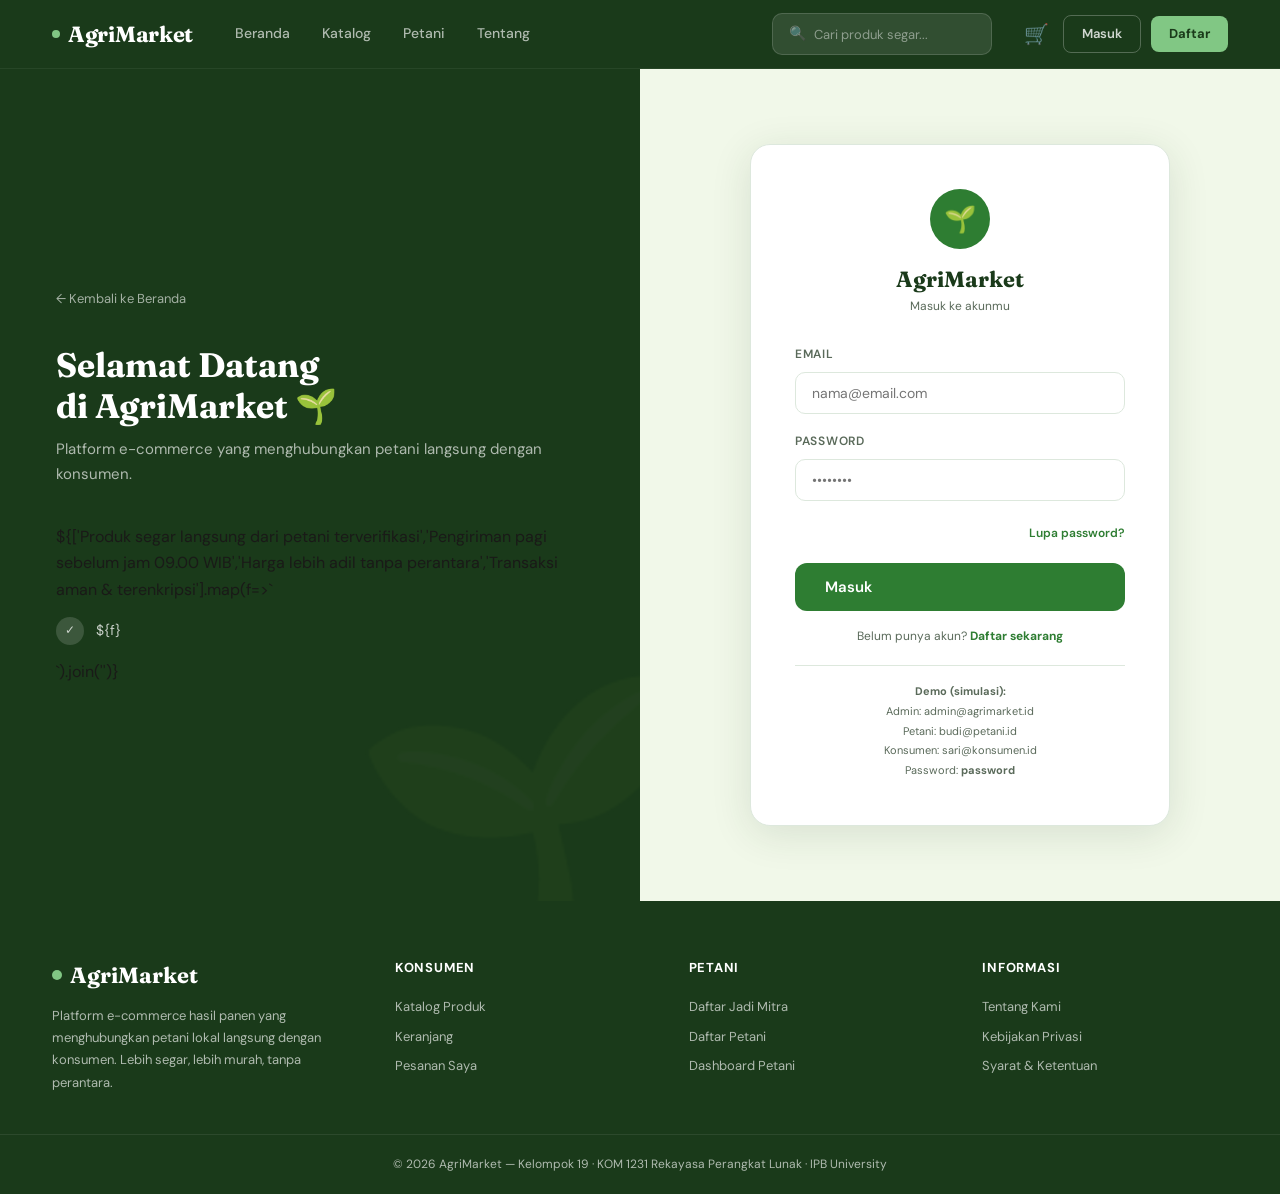
==== pages/login.html @ 1451890f "Initial commit" ====
<!DOCTYPE html>
<html lang="id">
<head>
<meta charset="UTF-8">
<meta name="viewport" content="width=device-width, initial-scale=1.0">
<title>Masuk — AgriMarket</title>
<link rel="stylesheet" href="../css/style.css">
</head>
<body>
<div id="navbar"></div>
<div class="auth-wrap">
  <div class="auth-left">
    <div class="auth-left-bg">🌱</div>
    <div style="position:relative;z-index:1">
      <a href="../index.html" style="color:rgba(255,255,255,.6);font-size:13px;display:inline-flex;align-items:center;gap:5px;margin-bottom:36px">← Kembali ke Beranda</a>
      <h2 style="font-family:var(--font-head);font-size:34px;font-weight:700;color:#fff;margin-bottom:10px;line-height:1.2">Selamat Datang<br>di AgriMarket 🌱</h2>
      <p style="font-size:15px;color:rgba(255,255,255,.65);margin-bottom:36px;line-height:1.7">Platform e-commerce yang menghubungkan petani langsung dengan konsumen.</p>
      <div style="display:flex;flex-direction:column;gap:14px">
        ${['Produk segar langsung dari petani terverifikasi','Pengiriman pagi sebelum jam 09.00 WIB','Harga lebih adil tanpa perantara','Transaksi aman & terenkripsi'].map(f=>`
        <div style="display:flex;align-items:center;gap:12px;font-size:14px;color:rgba(255,255,255,.75)">
          <div style="width:28px;height:28px;border-radius:50%;background:rgba(255,255,255,.15);display:flex;align-items:center;justify-content:center;flex-shrink:0;font-size:12px">✓</div>${f}
        </div>`).join('')}
      </div>
    </div>
  </div>
  <div class="auth-right">
    <div class="auth-card">
      <div class="auth-logo">
        <div class="auth-ring">🌱</div>
        <div style="font-family:var(--font-head);font-size:22px;font-weight:700;color:var(--g900)">AgriMarket</div>
        <div class="text-muted text-sm mt-4">Masuk ke akunmu</div>
      </div>
      <form onsubmit="doLogin(event)">
        <div class="form-group"><label class="form-label">Email</label><input class="form-input" type="email" id="email" placeholder="nama@email.com" required></div>
        <div class="form-group"><label class="form-label">Password</label><input class="form-input" type="password" id="password" placeholder="••••••••" required></div>
        <div style="text-align:right;margin-bottom:18px"><a href="#" class="text-sm" style="color:var(--g700);font-weight:600">Lupa password?</a></div>
        <button type="submit" class="btn btn-green w-full btn-lg">Masuk</button>
      </form>
      <div class="text-center mt-16 text-sm text-muted">Belum punya akun? <a href="register.html" style="color:var(--g700);font-weight:700">Daftar sekarang</a></div>
      <div style="margin-top:18px;padding-top:16px;border-top:1px solid var(--border);font-size:11px;color:var(--muted);text-align:center;line-height:1.8">
        <strong>Demo (simulasi):</strong><br>
        Admin: admin@agrimarket.id<br>
        Petani: budi@petani.id<br>
        Konsumen: sari@konsumen.id<br>
        Password: <strong>password</strong>
      </div>
    </div>
  </div>
</div>
<div id="footer"></div>
<script src="../js/app.js"></script>
<script src="../js/components.js"></script>
<script>
  initComponents('../');
  function doLogin(e) {
    e.preventDefault();
    const email = document.getElementById('email').value;
    const pass  = document.getElementById('password').value;
    const valid = [
      { email:'admin@agrimarket.id',  pass:'password', redirect:'dashboard-admin.html' },
      { email:'budi@petani.id',       pass:'password', redirect:'dashboard-petani.html' },
      { email:'sari@konsumen.id',     pass:'password', redirect:'../index.html' },
    ];
    const user = valid.find(u => u.email === email && u.pass === pass);
    if (user) {
      localStorage.setItem('agrimarket_user', JSON.stringify({ email, role: user.redirect.includes('admin')?'admin':user.redirect.includes('petani')?'petani':'konsumen' }));
      showToast('Login berhasil! Mengarahkan...');
      setTimeout(() => window.location.href = user.redirect, 1200);
    } else {
      showToast('Email atau password salah! (gunakan akun demo)');
    }
  }
</script>
</body>
</html>
---- css/style.css ----
/* ============================================================
   AgriMarket — Main Stylesheet
   Static HTML Version
   ============================================================ */

@import url('https://fonts.googleapis.com/css2?family=Fraunces:ital,wght@0,400;0,600;0,700;1,400&family=DM+Sans:wght@400;500;600&display=swap');

*, *::before, *::after { box-sizing: border-box; margin: 0; padding: 0; }

:root {
  --g900: #1a3a1a;
  --g800: #1B5E20;
  --g700: #2E7D32;
  --g500: #43A047;
  --g300: #81C784;
  --g100: #C8E6C9;
  --g50:  #E8F5E9;
  --gpale:#F1F8E9;
  --amber:#E65C00;
  --red:  #C62828;
  --navy: #1A237E;
  --txt:  #1a1a18;
  --muted:#5a6a5a;
  --light:#9aaa9a;
  --border:#dde8dd;
  --surf: #f7faf7;
  --white:#ffffff;
  --sh:   0 2px 16px rgba(30,60,30,.08);
  --sh-lg:0 8px 40px rgba(30,60,30,.12);
  --r:    12px;
  --font-head: 'Fraunces', Georgia, serif;
  --font-body: 'DM Sans', system-ui, sans-serif;
}

html { scroll-behavior: smooth; }
body { font-family: var(--font-body); color: var(--txt); background: var(--white); line-height: 1.65; -webkit-font-smoothing: antialiased; }
a    { text-decoration: none; color: inherit; }
img  { max-width: 100%; display: block; }

/* ── NAVBAR ── */
.navbar {
  background: var(--g900);
  position: sticky; top: 0; z-index: 100;
  border-bottom: 1px solid rgba(255,255,255,.06);
}
.nav-inner {
  max-width: 1240px; margin: 0 auto;
  padding: 0 32px; height: 68px;
  display: flex; align-items: center; gap: 28px;
}
.nav-logo {
  font-family: var(--font-head);
  color: #fff; font-size: 22px; font-weight: 700;
  letter-spacing: -.3px; white-space: nowrap;
  display: flex; align-items: center; gap: 8px;
}
.nav-logo .dot { width: 8px; height: 8px; border-radius: 50%; background: var(--g300); }
.nav-links { display: flex; gap: 4px; }
.nav-link {
  color: rgba(255,255,255,.65); font-size: 14px; font-weight: 500;
  padding: 7px 14px; border-radius: 8px; transition: all .15s;
}
.nav-link:hover { color: #fff; background: rgba(255,255,255,.08); }
.nav-link.active { color: #fff; background: rgba(255,255,255,.12); }
.nav-spacer { flex: 1; }
.nav-search {
  display: flex; align-items: center; gap: 8px;
  background: rgba(255,255,255,.1); border: 1px solid rgba(255,255,255,.15);
  border-radius: 10px; padding: 8px 16px; width: 220px; cursor: text;
  transition: all .2s;
}
.nav-search:hover { background: rgba(255,255,255,.14); }
.nav-search input {
  background: transparent; border: none; outline: none;
  color: #fff; font-size: 13px; width: 100%; font-family: var(--font-body);
}
.nav-search input::placeholder { color: rgba(255,255,255,.45); }
.nav-search-icon { font-size: 14px; opacity: .5; }
.nav-right { display: flex; align-items: center; gap: 10px; }
.btn-nav { padding: 7px 18px; border-radius: 8px; font-size: 13px; font-weight: 600; cursor: pointer; transition: all .15s; font-family: var(--font-body); border: none; }
.btn-nav-ghost { background: transparent; color: rgba(255,255,255,.8); border: 1px solid rgba(255,255,255,.25); }
.btn-nav-ghost:hover { background: rgba(255,255,255,.1); color: #fff; }
.btn-nav-solid { background: var(--g300); color: var(--g900); font-weight: 700; }
.btn-nav-solid:hover { background: #fff; }
.nav-cart {
  position: relative; color: rgba(255,255,255,.75); font-size: 20px;
  cursor: pointer; padding: 4px; transition: color .15s;
  display: flex; align-items: center;
}
.nav-cart:hover { color: #fff; }
.cart-badge {
  position: absolute; top: -4px; right: -6px;
  background: var(--amber); color: #fff;
  border-radius: 50%; width: 18px; height: 18px;
  font-size: 10px; font-weight: 700;
  display: flex; align-items: center; justify-content: center;
  font-family: var(--font-body);
}

/* ── HERO ── */
.hero {
  background: var(--g900);
  min-height: 580px;
  display: flex; align-items: center;
  position: relative; overflow: hidden;
}
.hero-bg-text {
  position: absolute; right: -2%; bottom: -5%;
  font-family: var(--font-head);
  font-size: 320px; font-weight: 700; color: rgba(255,255,255,.03);
  line-height: 1; pointer-events: none; user-select: none;
  white-space: nowrap;
}
.hero-inner {
  max-width: 1240px; margin: 0 auto; padding: 80px 32px;
  display: grid; grid-template-columns: 1fr 480px; gap: 64px; align-items: center;
  position: relative; z-index: 1;
}
.hero-pre {
  display: inline-flex; align-items: center; gap: 8px;
  background: rgba(129,199,132,.15); border: 1px solid rgba(129,199,132,.3);
  border-radius: 20px; padding: 5px 14px;
  font-size: 12px; font-weight: 600; color: var(--g300);
  text-transform: uppercase; letter-spacing: .08em; margin-bottom: 20px;
}
.hero-h {
  font-family: var(--font-head);
  font-size: 54px; font-weight: 700; color: #fff;
  line-height: 1.1; margin-bottom: 18px; letter-spacing: -.5px;
}
.hero-h em { font-style: italic; color: var(--g300); }
.hero-sub { font-size: 17px; color: rgba(255,255,255,.65); margin-bottom: 36px; line-height: 1.7; max-width: 480px; }
.hero-btns { display: flex; gap: 12px; flex-wrap: wrap; }
.btn-hero-main { background: var(--g300); color: var(--g900); border: none; border-radius: 10px; padding: 14px 28px; font-size: 15px; font-weight: 700; cursor: pointer; font-family: var(--font-body); transition: all .2s; }
.btn-hero-main:hover { background: #fff; transform: translateY(-1px); box-shadow: 0 6px 20px rgba(0,0,0,.2); }
.btn-hero-ghost { background: transparent; color: rgba(255,255,255,.8); border: 1.5px solid rgba(255,255,255,.3); border-radius: 10px; padding: 13px 28px; font-size: 15px; font-weight: 600; cursor: pointer; font-family: var(--font-body); transition: all .2s; }
.btn-hero-ghost:hover { border-color: rgba(255,255,255,.6); color: #fff; }
.hero-stats { display: flex; gap: 36px; margin-top: 44px; padding-top: 36px; border-top: 1px solid rgba(255,255,255,.1); }
.hs { }
.hs-num { font-family: var(--font-head); font-size: 28px; font-weight: 700; color: #fff; }
.hs-lbl { font-size: 12px; color: rgba(255,255,255,.5); margin-top: 3px; }
.hero-visual {
  background: rgba(255,255,255,.04); border: 1px solid rgba(255,255,255,.08);
  border-radius: 24px; padding: 40px;
  display: flex; flex-direction: column; gap: 12px;
}
.hv-card {
  background: rgba(255,255,255,.07); border: 1px solid rgba(255,255,255,.1);
  border-radius: 14px; padding: 16px 20px;
  display: flex; align-items: center; gap: 14px;
  animation: float 4s ease-in-out infinite;
}
.hv-card:nth-child(2) { animation-delay: .6s; margin-left: 24px; }
.hv-card:nth-child(3) { animation-delay: 1.2s; }
@keyframes float { 0%,100%{transform:translateY(0)} 50%{transform:translateY(-5px)} }
.hv-icon { font-size: 32px; flex-shrink: 0; }
.hv-name { font-size: 14px; font-weight: 600; color: #fff; margin-bottom: 2px; }
.hv-meta { font-size: 12px; color: rgba(255,255,255,.5); }
.hv-price { font-size: 15px; font-weight: 700; color: var(--g300); margin-left: auto; }

/* ── SECTION ── */
.section { padding: 72px 0; }
.section-alt { background: var(--surf); }
.container { max-width: 1240px; margin: 0 auto; padding: 0 32px; }
.sec-head { margin-bottom: 40px; }
.sec-pre { font-size: 11px; font-weight: 700; color: var(--g700); text-transform: uppercase; letter-spacing: .1em; margin-bottom: 8px; }
.sec-title { font-family: var(--font-head); font-size: 34px; font-weight: 700; color: var(--txt); line-height: 1.2; }
.sec-title em { font-style: italic; color: var(--g700); }
.sec-sub { font-size: 15px; color: var(--muted); margin-top: 10px; line-height: 1.6; }
.sec-head-row { display: flex; align-items: flex-end; justify-content: space-between; }
.sec-link { font-size: 14px; font-weight: 600; color: var(--g700); display: flex; align-items: center; gap: 4px; transition: gap .15s; }
.sec-link:hover { gap: 8px; }

/* ── CATEGORY ── */
.cat-strip { display: flex; gap: 10px; flex-wrap: wrap; margin-bottom: 40px; }
.cat-chip {
  padding: 8px 20px; border-radius: 20px;
  border: 1.5px solid var(--border); background: var(--white);
  color: var(--muted); font-size: 13px; font-weight: 500;
  cursor: pointer; transition: all .15s; white-space: nowrap;
}
.cat-chip:hover, .cat-chip.active {
  background: var(--g50); border-color: var(--g700); color: var(--g700);
}

/* ── PRODUCT GRID ── */
.prod-grid { display: grid; grid-template-columns: repeat(4,1fr); gap: 20px; }
.prod-card {
  background: var(--white); border-radius: var(--r);
  border: 1.5px solid var(--border); overflow: hidden;
  transition: box-shadow .2s, transform .2s, border-color .2s;
  display: flex; flex-direction: column;
}
.prod-card:hover { box-shadow: var(--sh); transform: translateY(-3px); border-color: var(--g100); }
.prod-img {
  height: 160px; display: flex; align-items: center; justify-content: center;
  font-size: 56px; background: var(--g50); position: relative;
}
.prod-badge {
  position: absolute; top: 10px; left: 10px;
  background: var(--g700); color: #fff;
  border-radius: 6px; padding: 3px 8px; font-size: 10px; font-weight: 700;
}
.prod-body { padding: 14px 16px; flex: 1; display: flex; flex-direction: column; }
.prod-name { font-size: 14px; font-weight: 600; color: var(--txt); margin-bottom: 4px; line-height: 1.35; }
.prod-seller { font-size: 12px; color: var(--muted); margin-bottom: 5px; display: flex; align-items: center; gap: 4px; }
.prod-rating { font-size: 11px; color: var(--amber); margin-bottom: 12px; }
.prod-footer { display: flex; align-items: center; justify-content: space-between; margin-top: auto; }
.prod-price { font-family: var(--font-head); font-size: 18px; font-weight: 700; color: var(--g700); }
.prod-price span { font-family: var(--font-body); font-size: 11px; font-weight: 400; color: var(--muted); }
.btn-add {
  background: var(--g700); color: #fff; border: none;
  border-radius: 8px; padding: 8px 14px; font-size: 13px; font-weight: 600;
  cursor: pointer; transition: all .15s; font-family: var(--font-body);
}
.btn-add:hover { background: var(--g900); }

/* ── WHY CARDS ── */
.why-grid { display: grid; grid-template-columns: repeat(4,1fr); gap: 24px; }
.why-card {
  background: var(--white); border-radius: var(--r);
  border: 1.5px solid var(--border); padding: 28px 24px;
  transition: box-shadow .2s, border-color .2s;
}
.why-card:hover { box-shadow: var(--sh); border-color: var(--g100); }
.why-icon { font-size: 36px; margin-bottom: 16px; }
.why-title { font-size: 15px; font-weight: 700; margin-bottom: 8px; }
.why-desc  { font-size: 13px; color: var(--muted); line-height: 1.6; }

/* ── FARMER CARDS ── */
.farmer-grid { display: grid; grid-template-columns: repeat(3,1fr); gap: 24px; }
.farmer-card {
  background: var(--white); border-radius: var(--r);
  border: 1.5px solid var(--border); padding: 28px 24px;
  transition: box-shadow .2s, border-color .2s;
  display: flex; gap: 18px; align-items: flex-start;
}
.farmer-card:hover { box-shadow: var(--sh); border-color: var(--g100); }
.farmer-av {
  width: 52px; height: 52px; flex-shrink: 0;
  border-radius: 50%; background: var(--g50);
  display: flex; align-items: center; justify-content: center;
  font-size: 18px; font-weight: 700; color: var(--g700);
  border: 2px solid var(--g100);
}
.farmer-name { font-size: 15px; font-weight: 700; margin-bottom: 3px; }
.farmer-toko { font-size: 12px; color: var(--g700); font-weight: 600; margin-bottom: 4px; }
.farmer-loc  { font-size: 12px; color: var(--muted); margin-bottom: 8px; }
.farmer-meta { display: flex; gap: 12px; font-size: 12px; color: var(--muted); flex-wrap: wrap; }
.farmer-meta strong { color: var(--txt); }

/* ── STEPS ── */
.steps-grid { display: grid; grid-template-columns: repeat(4,1fr); gap: 0; position: relative; }
.steps-grid::before {
  content: ''; position: absolute; top: 28px; left: 12.5%; right: 12.5%;
  height: 2px; background: var(--border); z-index: 0;
}
.step { text-align: center; padding: 0 16px; position: relative; z-index: 1; }
.step-num {
  width: 56px; height: 56px; border-radius: 50%;
  background: var(--g50); border: 2px solid var(--g100);
  display: flex; align-items: center; justify-content: center;
  margin: 0 auto 16px;
  font-family: var(--font-head); font-size: 20px; font-weight: 700; color: var(--g700);
}
.step-icon { font-size: 28px; margin-bottom: 12px; }
.step-title { font-size: 14px; font-weight: 700; margin-bottom: 8px; }
.step-desc  { font-size: 12px; color: var(--muted); line-height: 1.6; }

/* ── BANNER ── */
.banner-join {
  background: var(--g900); border-radius: 20px;
  padding: 56px 64px;
  display: grid; grid-template-columns: 1fr auto; gap: 48px; align-items: center;
  position: relative; overflow: hidden;
}
.banner-join::after {
  content: '🌾'; position: absolute; right: 180px; top: 50%;
  transform: translateY(-50%); font-size: 140px; opacity: .06; pointer-events: none;
}
.banner-join h2 { font-family: var(--font-head); font-size: 30px; font-weight: 700; color: #fff; margin-bottom: 10px; }
.banner-join p  { font-size: 15px; color: rgba(255,255,255,.65); margin-bottom: 24px; line-height: 1.6; }
.banner-join-btns { display: flex; gap: 12px; }
.banner-visual { font-size: 80px; position: relative; z-index: 1; }

/* ── TESTIMONIALS ── */
.testi-grid { display: grid; grid-template-columns: repeat(3,1fr); gap: 24px; }
.testi-card {
  background: var(--white); border-radius: var(--r); border: 1.5px solid var(--border); padding: 24px;
}
.testi-stars { color: var(--amber); font-size: 14px; margin-bottom: 12px; }
.testi-text  { font-size: 14px; color: var(--muted); line-height: 1.7; margin-bottom: 16px; font-style: italic; }
.testi-author { display: flex; align-items: center; gap: 10px; }
.testi-av { width: 36px; height: 36px; border-radius: 50%; background: var(--g50); display: flex; align-items: center; justify-content: center; font-size: 13px; font-weight: 700; color: var(--g700); }
.testi-name { font-size: 13px; font-weight: 600; }
.testi-role { font-size: 11px; color: var(--muted); }

/* ── BUTTONS ── */
.btn { display: inline-flex; align-items: center; gap: 6px; padding: 11px 24px; border-radius: 10px; font-size: 14px; font-weight: 600; cursor: pointer; font-family: var(--font-body); border: none; transition: all .18s; }
.btn-green   { background: var(--g700); color: #fff; }
.btn-green:hover { background: var(--g900); transform: translateY(-1px); }
.btn-outline { background: transparent; color: var(--g700); border: 2px solid var(--g700); }
.btn-outline:hover { background: var(--g50); }
.btn-white   { background: #fff; color: var(--g700); }
.btn-white:hover { background: var(--g50); }
.btn-lg { padding: 14px 30px; font-size: 15px; border-radius: 12px; }
.btn-sm { padding: 7px 14px; font-size: 12px; border-radius: 8px; }

/* ── FORM ── */
.form-group  { margin-bottom: 18px; }
.form-label  { display: block; font-size: 12px; font-weight: 600; color: var(--muted); text-transform: uppercase; letter-spacing: .06em; margin-bottom: 7px; }
.form-input  { width: 100%; background: var(--white); border: 1.5px solid var(--border); border-radius: 10px; padding: 11px 16px; font-size: 14px; font-family: var(--font-body); color: var(--txt); transition: border-color .15s, box-shadow .15s; }
.form-input:focus { outline: none; border-color: var(--g500); box-shadow: 0 0 0 3px rgba(67,160,71,.1); }
.form-select { appearance: none; background-image: url("data:image/svg+xml,%3Csvg xmlns='http://www.w3.org/2000/svg' width='12' height='12' viewBox='0 0 12 12'%3E%3Cpath fill='%235a6a5a' d='M6 8L1 3h10z'/%3E%3C/svg%3E"); background-repeat: no-repeat; background-position: right 14px center; padding-right: 40px; }

/* ── TABLE ── */
.tbl { width: 100%; border-collapse: collapse; font-size: 13px; }
.tbl th { background: var(--surf); padding: 12px 16px; font-size: 11px; font-weight: 700; color: var(--muted); text-align: left; text-transform: uppercase; letter-spacing: .06em; border-bottom: 2px solid var(--border); }
.tbl td { padding: 14px 16px; border-bottom: 1px solid var(--border); vertical-align: middle; }
.tbl tr:last-child td { border-bottom: none; }
.tbl tr:hover td { background: var(--surf); }

/* ── BADGES ── */
.badge { display: inline-flex; align-items: center; padding: 4px 10px; border-radius: 20px; font-size: 11px; font-weight: 700; }
.badge-green  { background: var(--g50);  color: var(--g700);  border: 1px solid var(--g100); }
.badge-amber  { background: #FFF3E0;     color: var(--amber); border: 1px solid #FFE0B2; }
.badge-red    { background: #FFEBEE;     color: var(--red);   border: 1px solid #FFCDD2; }
.badge-navy   { background: #E8EAF6;     color: var(--navy);  border: 1px solid #C5CAE9; }
.tag { display: inline-flex; align-items: center; gap: 4px; background: var(--g50); border: 1px solid var(--g100); border-radius: 7px; padding: 4px 10px; font-size: 11px; color: var(--g700); font-weight: 600; }

/* ── DASH LAYOUT ── */
.dash-wrap { display: grid; grid-template-columns: 240px 1fr; min-height: calc(100vh - 68px); }
.sidebar { background: var(--white); border-right: 1.5px solid var(--border); }
.sb-profile { padding: 24px 20px; border-bottom: 1.5px solid var(--border); }
.sb-av { width: 54px; height: 54px; border-radius: 50%; background: var(--g50); color: var(--g700); font-size: 20px; font-weight: 700; display: flex; align-items: center; justify-content: center; border: 2px solid var(--g100); margin-bottom: 10px; }
.sb-name { font-size: 14px; font-weight: 700; margin-bottom: 2px; }
.sb-role { font-size: 11px; color: var(--muted); }
.sb-nav  { padding: 12px 8px; }
.sb-item { display: flex; align-items: center; gap: 10px; padding: 11px 14px; font-size: 13px; font-weight: 500; color: var(--muted); border-radius: 8px; cursor: pointer; transition: all .12s; text-decoration: none; margin-bottom: 2px; }
.sb-item:hover  { background: var(--surf); color: var(--txt); }
.sb-item.active { background: var(--g50); color: var(--g700); font-weight: 700; }
.dash-main { background: var(--surf); padding: 32px 40px; }

/* admin sidebar */
.admin-sb { background: var(--g900); }
.asb-logo { padding: 20px 22px; border-bottom: 1px solid rgba(255,255,255,.08); color: #fff; font-size: 15px; font-weight: 700; font-family: var(--font-head); }
.asb-item { display: flex; align-items: center; gap: 10px; padding: 11px 22px; font-size: 13px; font-weight: 500; color: rgba(255,255,255,.6); cursor: pointer; transition: all .12s; text-decoration: none; }
.asb-item:hover  { background: rgba(255,255,255,.07); color: rgba(255,255,255,.9); }
.asb-item.active { background: rgba(255,255,255,.12); color: #fff; font-weight: 700; border-left: 3px solid var(--g300); }

/* ── STAT CARDS ── */
.stat-grid { display: grid; grid-template-columns: repeat(4,1fr); gap: 16px; margin-bottom: 28px; }
.stat-card { background: var(--white); border-radius: var(--r); border: 1.5px solid var(--border); padding: 20px; }
.stat-icon  { font-size: 30px; margin-bottom: 12px; }
.stat-label { font-size: 11px; color: var(--muted); font-weight: 600; text-transform: uppercase; letter-spacing: .05em; margin-bottom: 5px; }
.stat-val   { font-family: var(--font-head); font-size: 26px; font-weight: 700; color: var(--txt); }
.stat-sub   { font-size: 11px; margin-top: 4px; }
.stat-up    { color: var(--g700); }
.stat-warn  { color: var(--amber); }

/* ── CART / CHECKOUT ── */
.cart-layout  { display: grid; grid-template-columns: 1fr 360px; gap: 28px; align-items: start; }
.cart-item    { background: var(--white); border-radius: var(--r); border: 1.5px solid var(--border); padding: 18px; display: flex; gap: 16px; align-items: center; margin-bottom: 12px; }
.ci-img       { width: 76px; height: 76px; border-radius: 12px; background: var(--g50); display: flex; align-items: center; justify-content: center; font-size: 34px; flex-shrink: 0; }
.qty-row      { display: flex; align-items: center; gap: 10px; }
.qty-btn      { width: 32px; height: 32px; border-radius: 8px; border: 1.5px solid var(--border); background: var(--white); font-size: 16px; cursor: pointer; display: flex; align-items: center; justify-content: center; font-weight: 600; transition: all .12s; }
.qty-btn:hover{ border-color: var(--g700); color: var(--g700); }
.qty-val      { font-size: 15px; font-weight: 700; min-width: 28px; text-align: center; }
.sum-box      { background: var(--white); border-radius: var(--r); border: 1.5px solid var(--border); padding: 24px; position: sticky; top: 84px; }
.sum-row      { display: flex; justify-content: space-between; font-size: 13px; color: var(--muted); padding: 6px 0; }
.sum-total    { display: flex; justify-content: space-between; font-size: 17px; font-weight: 700; padding-top: 14px; margin-top: 8px; border-top: 2px solid var(--border); }

/* ── DETAIL PAGE ── */
.detail-layout { display: grid; grid-template-columns: 1fr 1.1fr; gap: 48px; align-items: start; }
.d-gallery     { display: flex; flex-direction: column; gap: 12px; }
.d-main        { height: 340px; background: var(--g50); border-radius: 16px; border: 1.5px solid var(--border); display: flex; align-items: center; justify-content: center; font-size: 110px; }
.d-thumbs      { display: flex; gap: 10px; }
.d-thumb       { width: 70px; height: 70px; border-radius: 10px; background: var(--g50); border: 2px solid transparent; display: flex; align-items: center; justify-content: center; font-size: 28px; cursor: pointer; transition: border-color .15s; }
.d-thumb.active{ border-color: var(--g700); }

/* ── AUTH PAGE ── */
.auth-wrap  { min-height: calc(100vh - 68px); display: grid; grid-template-columns: 1fr 1fr; }
.auth-left  { background: var(--g900); padding: 64px 56px; display: flex; flex-direction: column; justify-content: center; position: relative; overflow: hidden; }
.auth-left-bg { position: absolute; right: -60px; bottom: -60px; font-size: 280px; opacity: .04; line-height: 1; pointer-events: none; }
.auth-right { padding: 40px 56px; display: flex; align-items: center; justify-content: center; background: var(--gpale); }
.auth-card  { background: var(--white); border-radius: 20px; border: 1.5px solid var(--border); box-shadow: var(--sh-lg); padding: 44px; width: 100%; max-width: 420px; }
.auth-logo  { text-align: center; margin-bottom: 28px; }
.auth-ring  { width: 60px; height: 60px; border-radius: 50%; background: var(--g700); color: #fff; font-size: 26px; display: flex; align-items: center; justify-content: center; margin: 0 auto 12px; }
.auth-tabs  { display: flex; background: var(--surf); border-radius: 10px; padding: 4px; gap: 4px; margin-bottom: 24px; }
.auth-tab   { flex: 1; padding: 9px; border-radius: 7px; font-size: 13px; font-weight: 600; cursor: pointer; text-align: center; color: var(--muted); border: none; background: transparent; font-family: var(--font-body); transition: all .15s; }
.auth-tab.active { background: var(--white); color: var(--g700); box-shadow: var(--sh); }

/* ── FOOTER ── */
.footer { background: var(--g900); color: rgba(255,255,255,.65); margin-top: 0; }
.footer-inner { max-width: 1240px; margin: 0 auto; padding: 56px 32px 40px; display: grid; grid-template-columns: 1.2fr 1fr 1fr 1fr; gap: 48px; }
.footer-brand .footer-logo { font-family: var(--font-head); color: #fff; font-size: 22px; font-weight: 700; margin-bottom: 12px; display: flex; align-items: center; gap: 8px; }
.footer-brand p { font-size: 13px; line-height: 1.7; }
.footer-col h4 { color: #fff; font-size: 13px; font-weight: 700; margin-bottom: 14px; text-transform: uppercase; letter-spacing: .06em; }
.footer-col a { display: block; font-size: 13px; padding: 4px 0; transition: color .15s; }
.footer-col a:hover { color: #fff; }
.footer-bottom { border-top: 1px solid rgba(255,255,255,.08); text-align: center; padding: 20px 32px; font-size: 12px; }

/* ── BREADCRUMB ── */
.breadcrumb { display: flex; align-items: center; gap: 6px; font-size: 13px; color: var(--muted); padding: 18px 0; }
.breadcrumb a { color: var(--g700); }
.breadcrumb .sep { color: var(--light); }

/* ── UTILITIES ── */
.text-muted  { color: var(--muted); }
.text-green  { color: var(--g700); }
.text-red    { color: var(--red); }
.text-amber  { color: var(--amber); }
.text-sm     { font-size: 12px; }
.text-center { text-align: center; }
.text-right  { text-align: right; }
.font-bold   { font-weight: 700; }
.font-head   { font-family: var(--font-head); }
.flex        { display: flex; }
.flex-center { display: flex; align-items: center; justify-content: center; }
.flex-between{ display: flex; align-items: center; justify-content: space-between; }
.gap-8  { gap: 8px; } .gap-12 { gap: 12px; } .gap-16 { gap: 16px; } .gap-24 { gap: 24px; }
.mt-8  { margin-top: 8px; }  .mt-12 { margin-top: 12px; }
.mt-16 { margin-top: 16px; } .mt-24 { margin-top: 24px; }
.mb-8  { margin-bottom: 8px; }  .mb-12 { margin-bottom: 12px; }
.mb-16 { margin-bottom: 16px; } .mb-24 { margin-bottom: 24px; }
.divider { border: none; border-top: 1.5px solid var(--border); margin: 20px 0; }
.card    { background: var(--white); border-radius: var(--r); border: 1.5px solid var(--border); }
.card-pad{ padding: 24px; }
.empty-state { text-align: center; padding: 72px 20px; color: var(--muted); }
.empty-state .icon { font-size: 52px; margin-bottom: 14px; }
.w-full  { width: 100%; }

/* ── FLASH ── */
.flash { padding: 14px 32px; font-size: 14px; font-weight: 500; text-align: center; }
.flash-ok  { background: var(--g50); color: var(--g700); border-bottom: 1px solid var(--g100); }
.flash-err { background: #FFEBEE; color: var(--red); border-bottom: 1px solid #FFCDD2; }

/* ── PAGE HEADER ── */
.page-hero { background: linear-gradient(135deg, var(--g900), var(--g700)); padding: 56px 0; color: #fff; }
.page-hero h1 { font-family: var(--font-head); font-size: 40px; font-weight: 700; margin-bottom: 10px; }
.page-hero p  { font-size: 16px; opacity: .75; }

/* ── ANIMATIONS ── */
@keyframes fadeUp { from { opacity:0; transform:translateY(20px); } to { opacity:1; transform:translateY(0); } }
.fade-up { animation: fadeUp .5s ease forwards; }
.fade-up:nth-child(1){animation-delay:.0s}
.fade-up:nth-child(2){animation-delay:.1s}
.fade-up:nth-child(3){animation-delay:.2s}
.fade-up:nth-child(4){animation-delay:.3s}

/* ── RESPONSIVE ── */
@media (max-width: 1024px) {
  .prod-grid, .why-grid { grid-template-columns: repeat(2,1fr); }
  .hero-inner { grid-template-columns: 1fr; }
  .hero-visual { display: none; }
  .hero-h { font-size: 40px; }
  .footer-inner { grid-template-columns: 1fr 1fr; gap: 32px; }
}
@media (max-width: 768px) {
  .nav-links, .nav-search { display: none; }
  .farmer-grid, .testi-grid { grid-template-columns: 1fr; }
  .steps-grid { grid-template-columns: 1fr 1fr; }
  .detail-layout, .auth-wrap, .cart-layout { grid-template-columns: 1fr; }
  .auth-left { display: none; }
  .dash-wrap { grid-template-columns: 1fr; }
  .sidebar, .admin-sb { display: none; }
  .stat-grid { grid-template-columns: 1fr 1fr; }
  .banner-join { grid-template-columns: 1fr; }
  .banner-visual { display: none; }
}
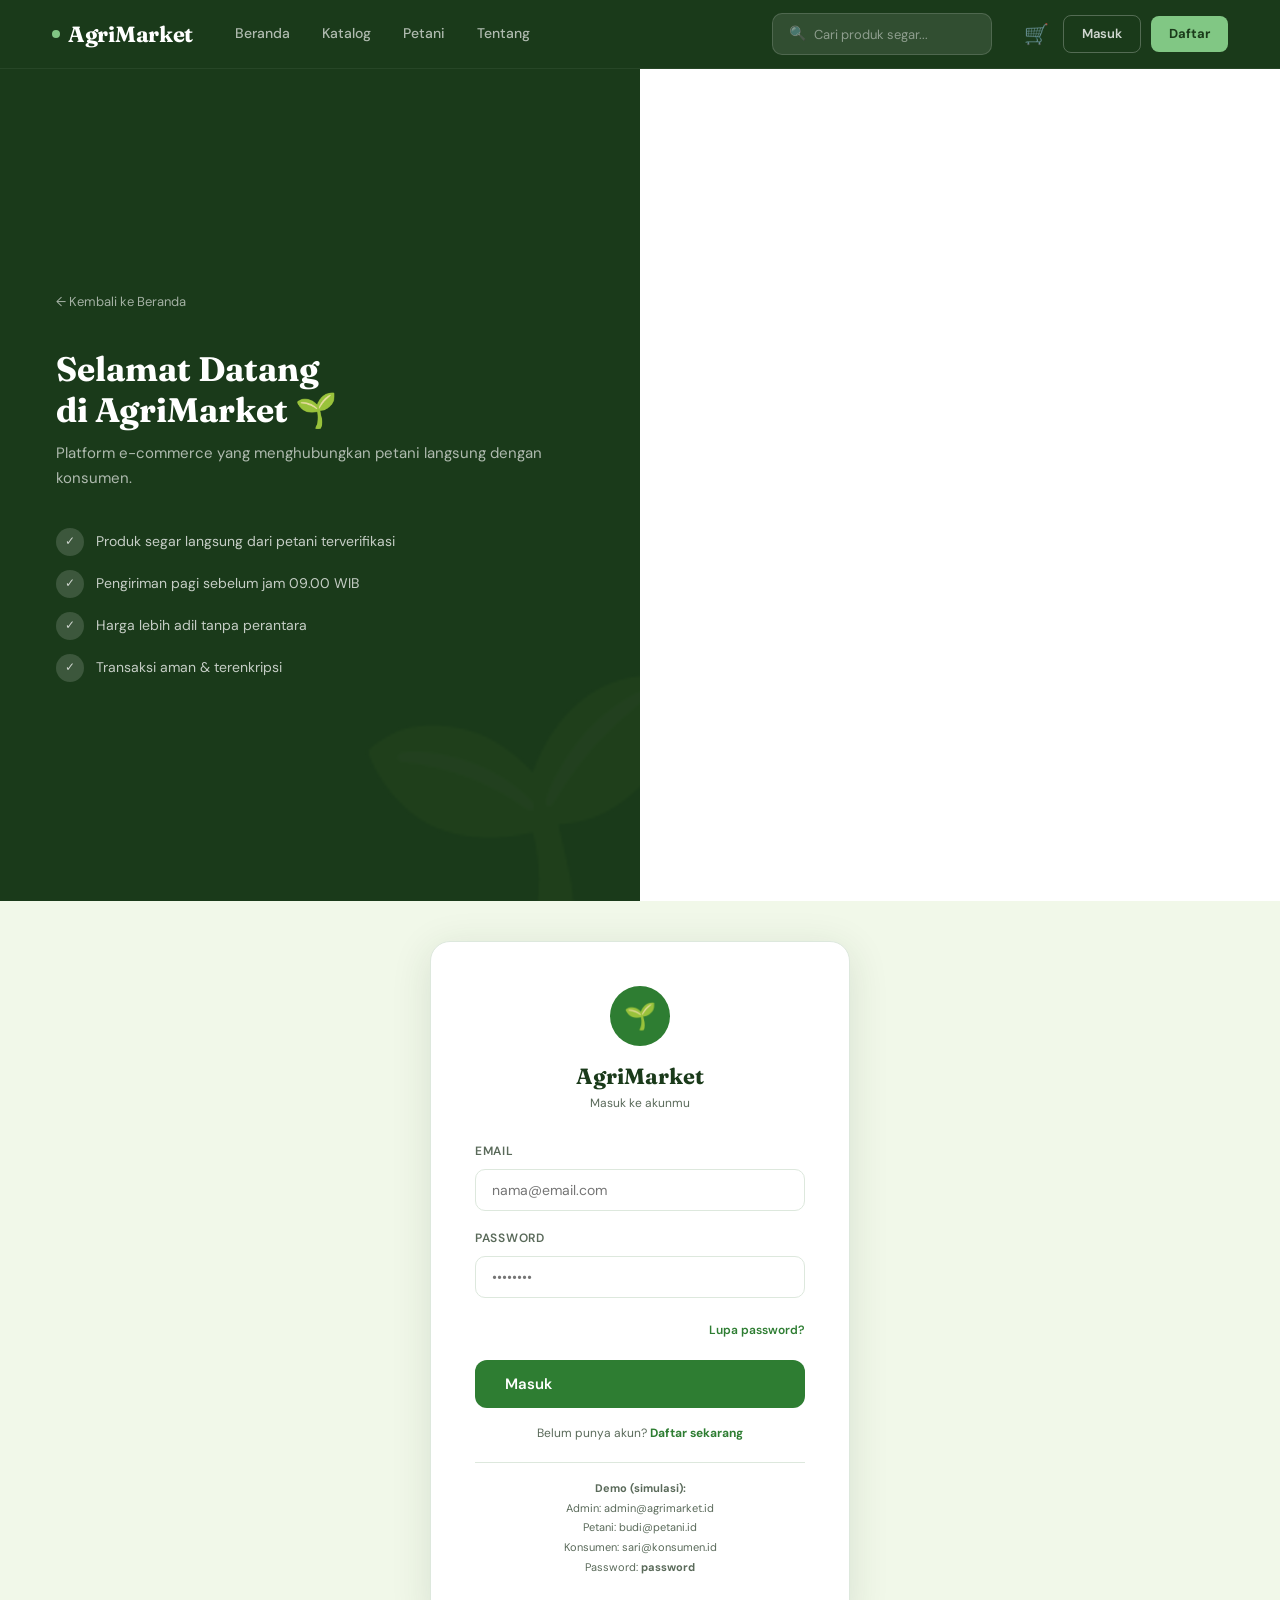
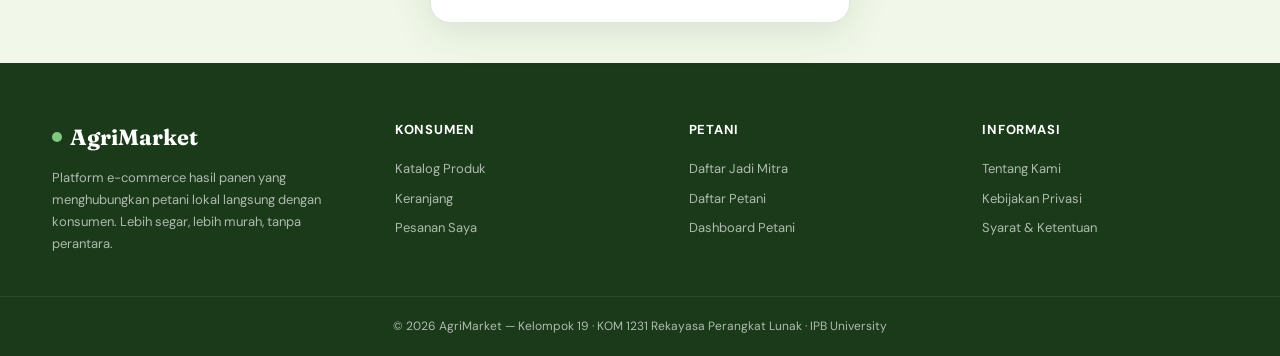
==== commit a4a28434: "Update login.html" ====
--- a/pages/login.html
+++ b/pages/login.html
@@ -15,11 +15,7 @@
       <a href="../index.html" style="color:rgba(255,255,255,.6);font-size:13px;display:inline-flex;align-items:center;gap:5px;margin-bottom:36px">← Kembali ke Beranda</a>
       <h2 style="font-family:var(--font-head);font-size:34px;font-weight:700;color:#fff;margin-bottom:10px;line-height:1.2">Selamat Datang<br>di AgriMarket 🌱</h2>
       <p style="font-size:15px;color:rgba(255,255,255,.65);margin-bottom:36px;line-height:1.7">Platform e-commerce yang menghubungkan petani langsung dengan konsumen.</p>
-      <div style="display:flex;flex-direction:column;gap:14px">
-        ${['Produk segar langsung dari petani terverifikasi','Pengiriman pagi sebelum jam 09.00 WIB','Harga lebih adil tanpa perantara','Transaksi aman & terenkripsi'].map(f=>`
-        <div style="display:flex;align-items:center;gap:12px;font-size:14px;color:rgba(255,255,255,.75)">
-          <div style="width:28px;height:28px;border-radius:50%;background:rgba(255,255,255,.15);display:flex;align-items:center;justify-content:center;flex-shrink:0;font-size:12px">✓</div>${f}
-        </div>`).join('')}
+      <div id="features-list" style="display:flex;flex-direction:column;gap:14px"></div>
       </div>
     </div>
   </div>
@@ -71,5 +67,30 @@
     }
   }
 </script>
+  <script>
+  const features = [
+    'Produk segar langsung dari petani terverifikasi',
+    'Pengiriman pagi sebelum jam 09.00 WIB',
+    'Harga lebih adil tanpa perantara',
+    'Transaksi aman & terenkripsi'
+  ];
+
+  document.getElementById('features-list').innerHTML = features.map(f => `
+    <div style="display:flex;align-items:center;gap:12px;font-size:14px;color:rgba(255,255,255,.75)">
+      <div style="
+        width:28px;
+        height:28px;
+        border-radius:50%;
+        background:rgba(255,255,255,.15);
+        display:flex;
+        align-items:center;
+        justify-content:center;
+        flex-shrink:0;
+        font-size:12px;
+      ">✓</div>
+      ${f}
+    </div>
+  `).join('');
+</script>
 </body>
 </html>
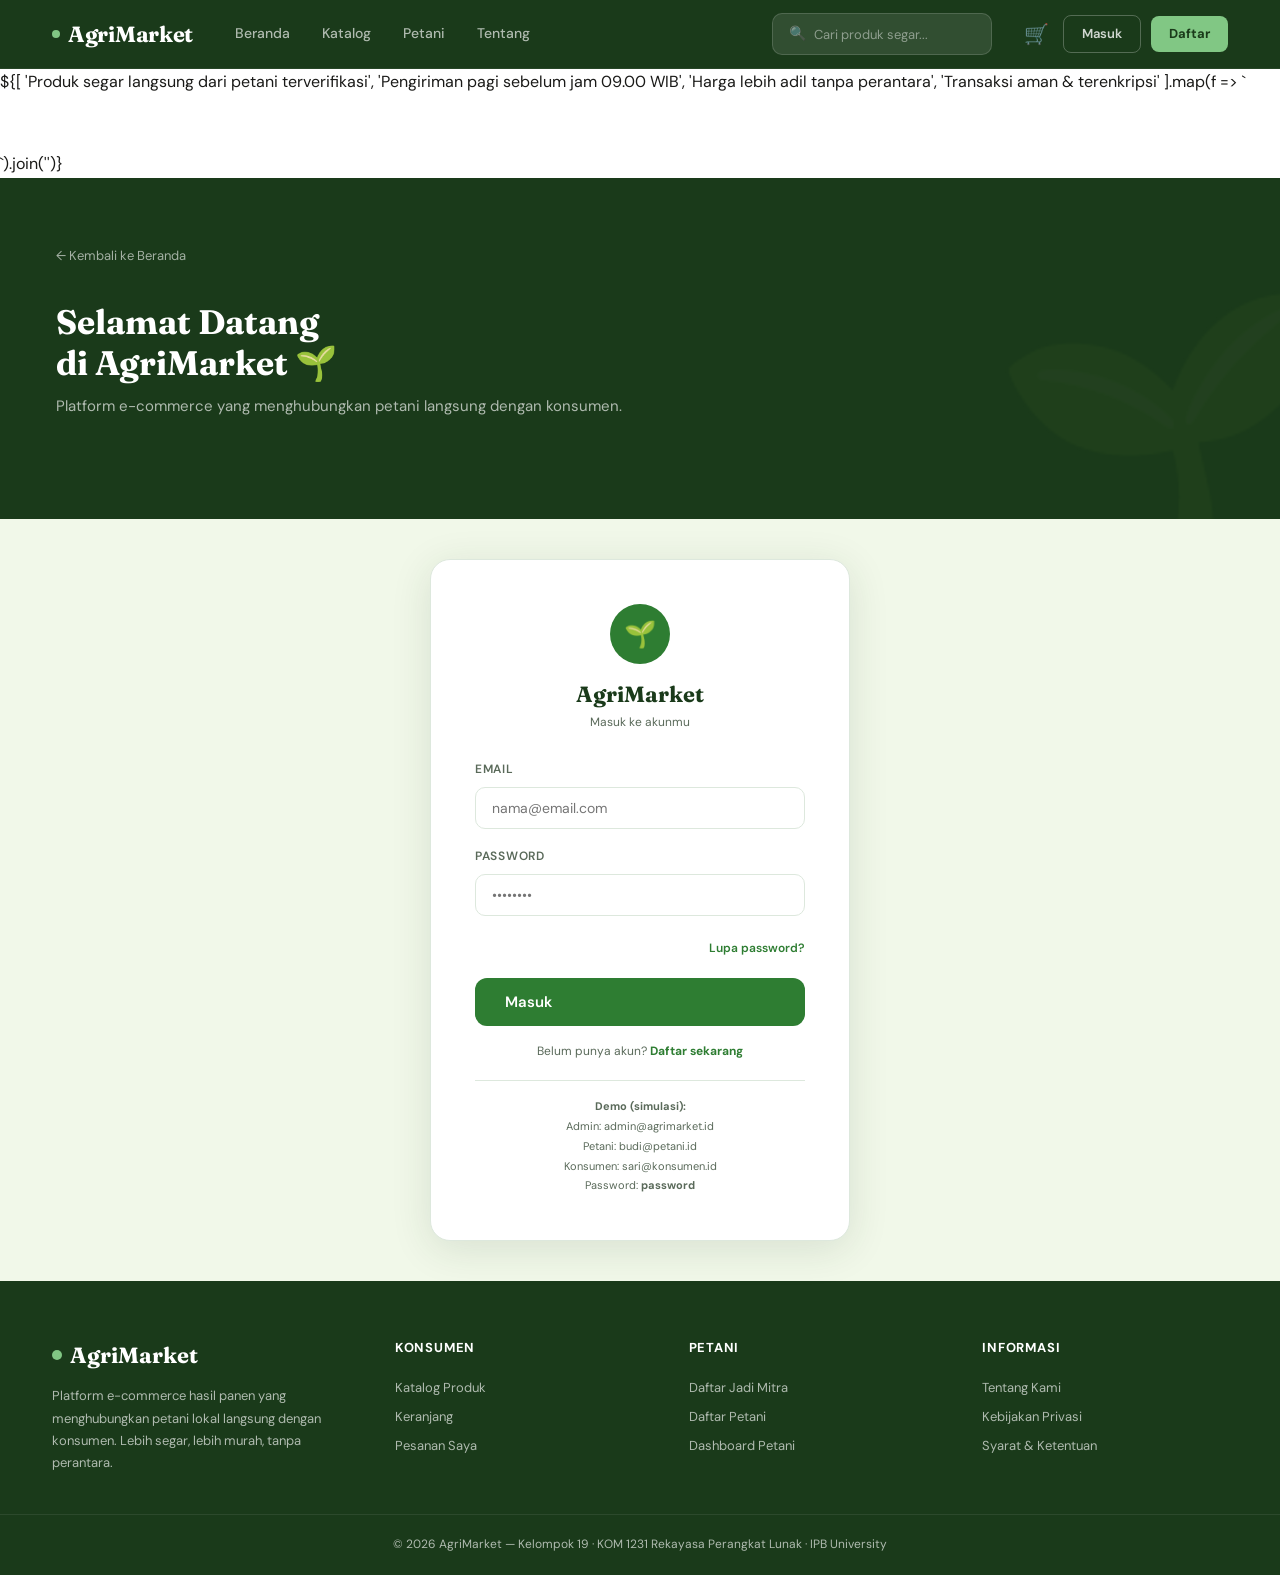
==== commit f37a56fe: "Update login.html" ====
--- a/pages/login.html
+++ b/pages/login.html
@@ -8,7 +8,19 @@
 </head>
 <body>
 <div id="navbar"></div>
-<div class="auth-wrap">
+<div style="display:flex;flex-direction:column;gap:14px"> 
+  ${[
+    'Produk segar langsung dari petani terverifikasi',
+    'Pengiriman pagi sebelum jam 09.00 WIB',
+    'Harga lebih adil tanpa perantara',
+    'Transaksi aman & terenkripsi'
+  ].map(f => `
+    <div style="display:flex;align-items:center;gap:12px;font-size:14px;color:rgba(255,255,255,.75)">
+      <div style="width:28px;height:28px;border-radius:50%;background:rgba(255,255,255,.15);display:flex;align-items:center;justify-content:center;flex-shrink:0;font-size:12px">✓</div>
+      ${f}
+    </div>
+  `).join('')}
+</div>
   <div class="auth-left">
     <div class="auth-left-bg">🌱</div>
     <div style="position:relative;z-index:1">
@@ -67,30 +79,5 @@
     }
   }
 </script>
-  <script>
-  const features = [
-    'Produk segar langsung dari petani terverifikasi',
-    'Pengiriman pagi sebelum jam 09.00 WIB',
-    'Harga lebih adil tanpa perantara',
-    'Transaksi aman & terenkripsi'
-  ];
-
-  document.getElementById('features-list').innerHTML = features.map(f => `
-    <div style="display:flex;align-items:center;gap:12px;font-size:14px;color:rgba(255,255,255,.75)">
-      <div style="
-        width:28px;
-        height:28px;
-        border-radius:50%;
-        background:rgba(255,255,255,.15);
-        display:flex;
-        align-items:center;
-        justify-content:center;
-        flex-shrink:0;
-        font-size:12px;
-      ">✓</div>
-      ${f}
-    </div>
-  `).join('');
-</script>
 </body>
 </html>
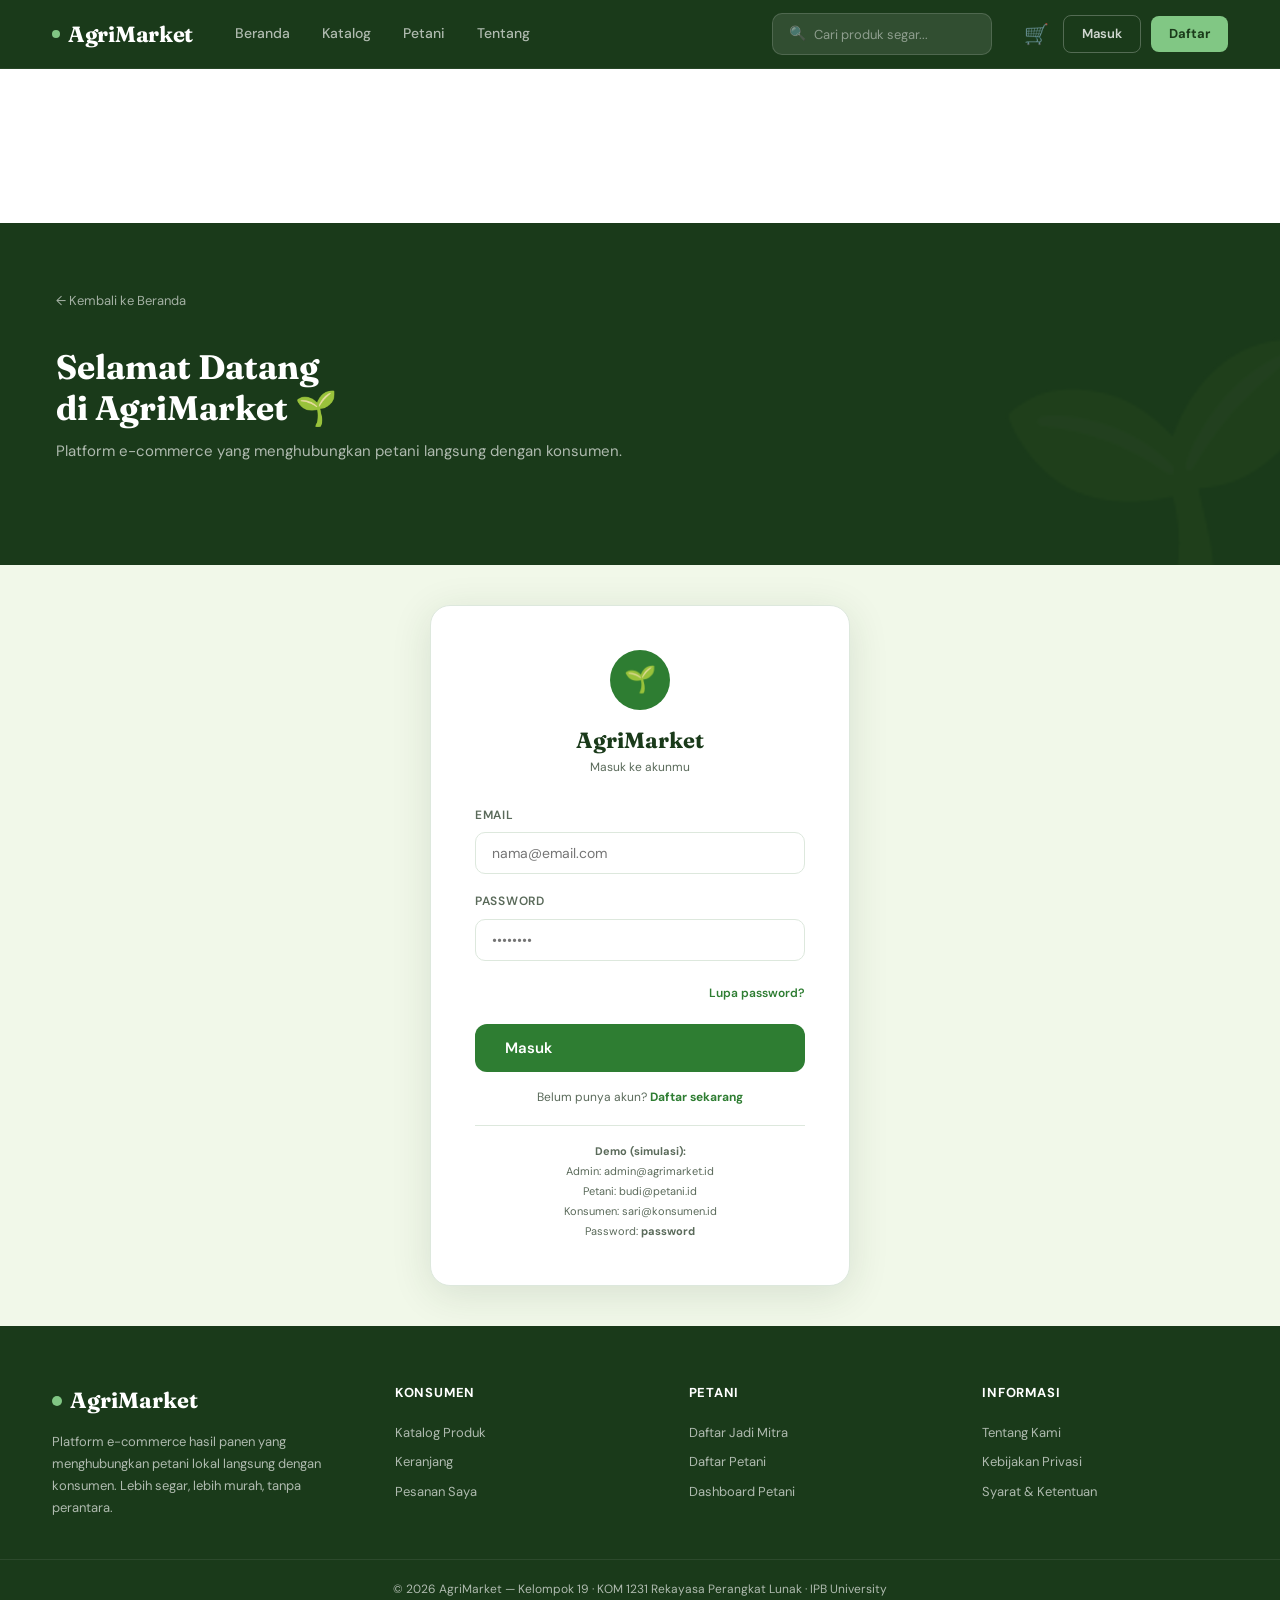
==== commit 8709ce54: "Update login.html" ====
--- a/pages/login.html
+++ b/pages/login.html
@@ -8,19 +8,7 @@
 </head>
 <body>
 <div id="navbar"></div>
-<div style="display:flex;flex-direction:column;gap:14px"> 
-  ${[
-    'Produk segar langsung dari petani terverifikasi',
-    'Pengiriman pagi sebelum jam 09.00 WIB',
-    'Harga lebih adil tanpa perantara',
-    'Transaksi aman & terenkripsi'
-  ].map(f => `
-    <div style="display:flex;align-items:center;gap:12px;font-size:14px;color:rgba(255,255,255,.75)">
-      <div style="width:28px;height:28px;border-radius:50%;background:rgba(255,255,255,.15);display:flex;align-items:center;justify-content:center;flex-shrink:0;font-size:12px">✓</div>
-      ${f}
-    </div>
-  `).join('')}
-</div>
+<div id="features-list" style="display:flex;flex-direction:column;gap:14px"></div>
   <div class="auth-left">
     <div class="auth-left-bg">🌱</div>
     <div style="position:relative;z-index:1">
@@ -79,5 +67,20 @@
     }
   }
 </script>
+  <script>
+  const features = [
+    'Produk segar langsung dari petani terverifikasi',
+    'Pengiriman pagi sebelum jam 09.00 WIB',
+    'Harga lebih adil tanpa perantara',
+    'Transaksi aman & terenkripsi'
+  ];
+
+  document.getElementById('features-list').innerHTML = features.map(f => `
+    <div style="display:flex;align-items:center;gap:12px;font-size:14px;color:rgba(255,255,255,.75)">
+      <div style="width:28px;height:28px;border-radius:50%;background:rgba(255,255,255,.15);display:flex;align-items:center;justify-content:center;flex-shrink:0;font-size:12px">✓</div>
+      ${f}
+    </div>
+  `).join('');
+</script>
 </body>
 </html>
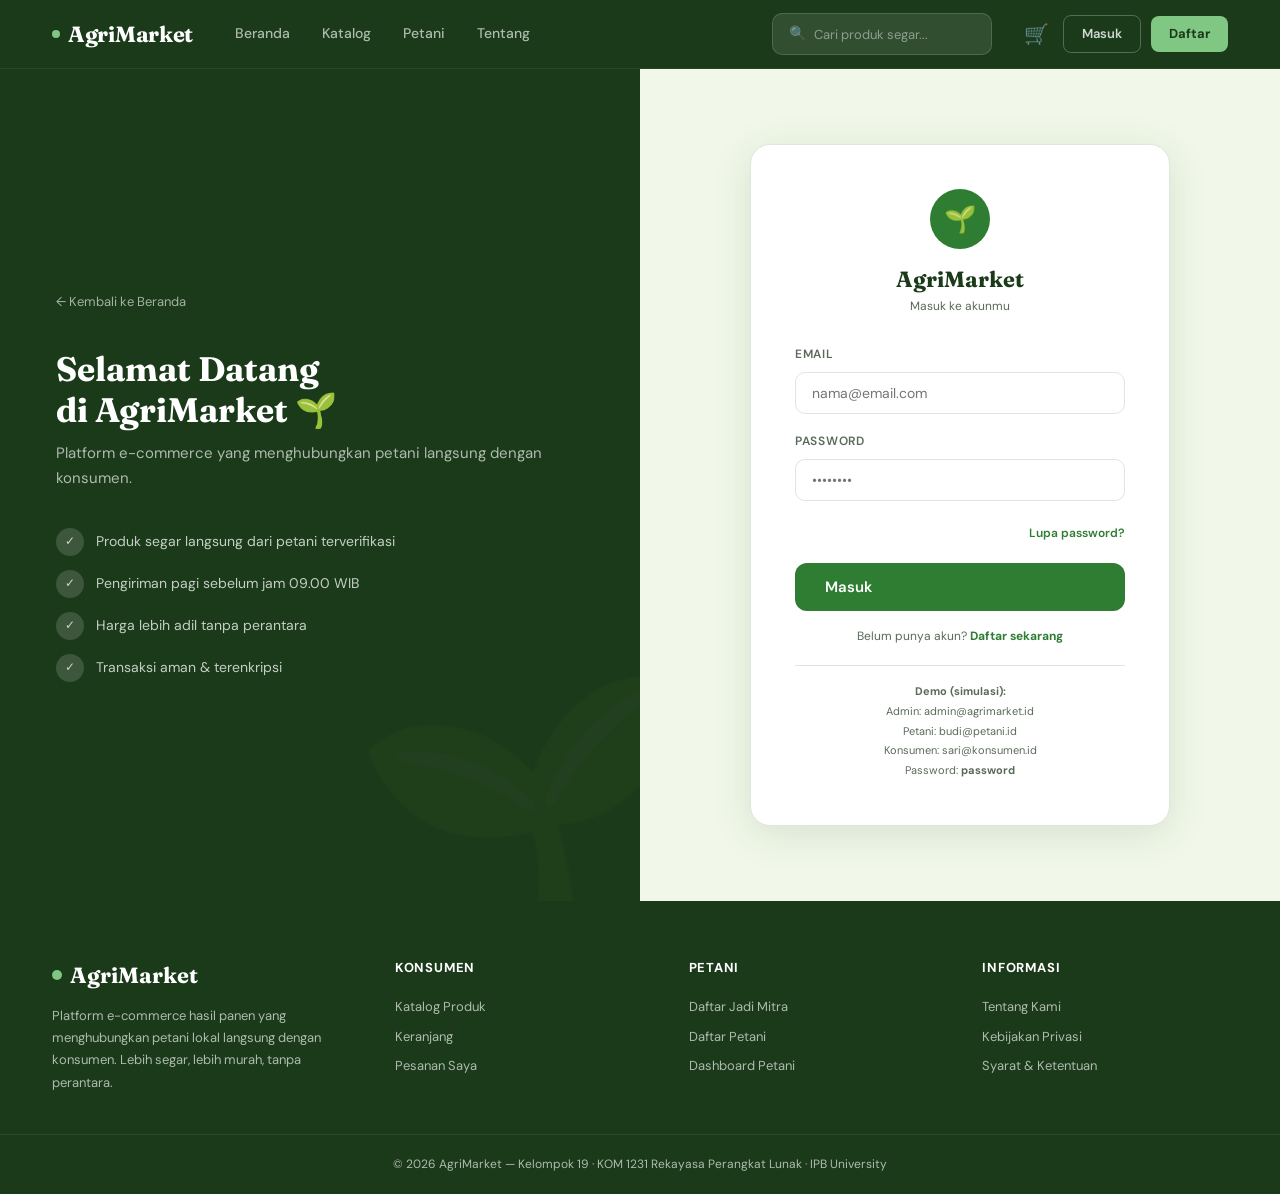
==== commit 29877594: "Update login.html" ====
--- a/pages/login.html
+++ b/pages/login.html
@@ -6,33 +6,101 @@
 <title>Masuk — AgriMarket</title>
 <link rel="stylesheet" href="../css/style.css">
 </head>
+
 <body>
+
 <div id="navbar"></div>
-<div id="features-list" style="display:flex;flex-direction:column;gap:14px"></div>
+
+<div class="auth-wrap">
+
+  <!-- LEFT -->
   <div class="auth-left">
     <div class="auth-left-bg">🌱</div>
+
     <div style="position:relative;z-index:1">
-      <a href="../index.html" style="color:rgba(255,255,255,.6);font-size:13px;display:inline-flex;align-items:center;gap:5px;margin-bottom:36px">← Kembali ke Beranda</a>
-      <h2 style="font-family:var(--font-head);font-size:34px;font-weight:700;color:#fff;margin-bottom:10px;line-height:1.2">Selamat Datang<br>di AgriMarket 🌱</h2>
-      <p style="font-size:15px;color:rgba(255,255,255,.65);margin-bottom:36px;line-height:1.7">Platform e-commerce yang menghubungkan petani langsung dengan konsumen.</p>
-      <div id="features-list" style="display:flex;flex-direction:column;gap:14px"></div>
+
+      <a href="../index.html"
+         style="color:rgba(255,255,255,.6);font-size:13px;display:inline-flex;align-items:center;gap:5px;margin-bottom:36px">
+        ← Kembali ke Beranda
+      </a>
+
+      <h2 style="font-family:var(--font-head);font-size:34px;font-weight:700;color:#fff;margin-bottom:10px;line-height:1.2">
+        Selamat Datang<br>di AgriMarket 🌱
+      </h2>
+
+      <p style="font-size:15px;color:rgba(255,255,255,.65);margin-bottom:36px;line-height:1.7">
+        Platform e-commerce yang menghubungkan petani langsung dengan konsumen.
+      </p>
+
+      <!-- ✅ FIXED LIST -->
+      <div style="display:flex;flex-direction:column;gap:14px">
+
+        <div style="display:flex;align-items:center;gap:12px;font-size:14px;color:rgba(255,255,255,.75)">
+          <div style="width:28px;height:28px;border-radius:50%;background:rgba(255,255,255,.15);display:flex;align-items:center;justify-content:center;font-size:12px">✓</div>
+          Produk segar langsung dari petani terverifikasi
+        </div>
+
+        <div style="display:flex;align-items:center;gap:12px;font-size:14px;color:rgba(255,255,255,.75)">
+          <div style="width:28px;height:28px;border-radius:50%;background:rgba(255,255,255,.15);display:flex;align-items:center;justify-content:center;font-size:12px">✓</div>
+          Pengiriman pagi sebelum jam 09.00 WIB
+        </div>
+
+        <div style="display:flex;align-items:center;gap:12px;font-size:14px;color:rgba(255,255,255,.75)">
+          <div style="width:28px;height:28px;border-radius:50%;background:rgba(255,255,255,.15);display:flex;align-items:center;justify-content:center;font-size:12px">✓</div>
+          Harga lebih adil tanpa perantara
+        </div>
+
+        <div style="display:flex;align-items:center;gap:12px;font-size:14px;color:rgba(255,255,255,.75)">
+          <div style="width:28px;height:28px;border-radius:50%;background:rgba(255,255,255,.15);display:flex;align-items:center;justify-content:center;font-size:12px">✓</div>
+          Transaksi aman & terenkripsi
+        </div>
+
       </div>
+
     </div>
   </div>
+
+  <!-- RIGHT -->
   <div class="auth-right">
     <div class="auth-card">
+
       <div class="auth-logo">
         <div class="auth-ring">🌱</div>
-        <div style="font-family:var(--font-head);font-size:22px;font-weight:700;color:var(--g900)">AgriMarket</div>
+        <div style="font-family:var(--font-head);font-size:22px;font-weight:700;color:var(--g900)">
+          AgriMarket
+        </div>
         <div class="text-muted text-sm mt-4">Masuk ke akunmu</div>
       </div>
+
       <form onsubmit="doLogin(event)">
-        <div class="form-group"><label class="form-label">Email</label><input class="form-input" type="email" id="email" placeholder="nama@email.com" required></div>
-        <div class="form-group"><label class="form-label">Password</label><input class="form-input" type="password" id="password" placeholder="••••••••" required></div>
-        <div style="text-align:right;margin-bottom:18px"><a href="#" class="text-sm" style="color:var(--g700);font-weight:600">Lupa password?</a></div>
+
+        <div class="form-group">
+          <label class="form-label">Email</label>
+          <input class="form-input" type="email" id="email" placeholder="nama@email.com" required>
+        </div>
+
+        <div class="form-group">
+          <label class="form-label">Password</label>
+          <input class="form-input" type="password" id="password" placeholder="••••••••" required>
+        </div>
+
+        <div style="text-align:right;margin-bottom:18px">
+          <a href="#" class="text-sm" style="color:var(--g700);font-weight:600">
+            Lupa password?
+          </a>
+        </div>
+
         <button type="submit" class="btn btn-green w-full btn-lg">Masuk</button>
+
       </form>
-      <div class="text-center mt-16 text-sm text-muted">Belum punya akun? <a href="register.html" style="color:var(--g700);font-weight:700">Daftar sekarang</a></div>
+
+      <div class="text-center mt-16 text-sm text-muted">
+        Belum punya akun?
+        <a href="register.html" style="color:var(--g700);font-weight:700">
+          Daftar sekarang
+        </a>
+      </div>
+
       <div style="margin-top:18px;padding-top:16px;border-top:1px solid var(--border);font-size:11px;color:var(--muted);text-align:center;line-height:1.8">
         <strong>Demo (simulasi):</strong><br>
         Admin: admin@agrimarket.id<br>
@@ -40,47 +108,50 @@
         Konsumen: sari@konsumen.id<br>
         Password: <strong>password</strong>
       </div>
+
     </div>
   </div>
+
 </div>
+
 <div id="footer"></div>
+
 <script src="../js/app.js"></script>
 <script src="../js/components.js"></script>
+
 <script>
   initComponents('../');
+
   function doLogin(e) {
     e.preventDefault();
+
     const email = document.getElementById('email').value;
     const pass  = document.getElementById('password').value;
+
     const valid = [
-      { email:'admin@agrimarket.id',  pass:'password', redirect:'dashboard-admin.html' },
-      { email:'budi@petani.id',       pass:'password', redirect:'dashboard-petani.html' },
-      { email:'sari@konsumen.id',     pass:'password', redirect:'../index.html' },
+      { email:'admin@agrimarket.id', pass:'password', redirect:'dashboard-admin.html' },
+      { email:'budi@petani.id', pass:'password', redirect:'dashboard-petani.html' },
+      { email:'sari@konsumen.id', pass:'password', redirect:'../index.html' },
     ];
+
     const user = valid.find(u => u.email === email && u.pass === pass);
+
     if (user) {
-      localStorage.setItem('agrimarket_user', JSON.stringify({ email, role: user.redirect.includes('admin')?'admin':user.redirect.includes('petani')?'petani':'konsumen' }));
+      localStorage.setItem('agrimarket_user', JSON.stringify({
+        email,
+        role: user.redirect.includes('admin') ? 'admin'
+             : user.redirect.includes('petani') ? 'petani'
+             : 'konsumen'
+      }));
+
       showToast('Login berhasil! Mengarahkan...');
       setTimeout(() => window.location.href = user.redirect, 1200);
+
     } else {
       showToast('Email atau password salah! (gunakan akun demo)');
     }
   }
 </script>
-  <script>
-  const features = [
-    'Produk segar langsung dari petani terverifikasi',
-    'Pengiriman pagi sebelum jam 09.00 WIB',
-    'Harga lebih adil tanpa perantara',
-    'Transaksi aman & terenkripsi'
-  ];
 
-  document.getElementById('features-list').innerHTML = features.map(f => `
-    <div style="display:flex;align-items:center;gap:12px;font-size:14px;color:rgba(255,255,255,.75)">
-      <div style="width:28px;height:28px;border-radius:50%;background:rgba(255,255,255,.15);display:flex;align-items:center;justify-content:center;flex-shrink:0;font-size:12px">✓</div>
-      ${f}
-    </div>
-  `).join('');
-</script>
 </body>
 </html>
